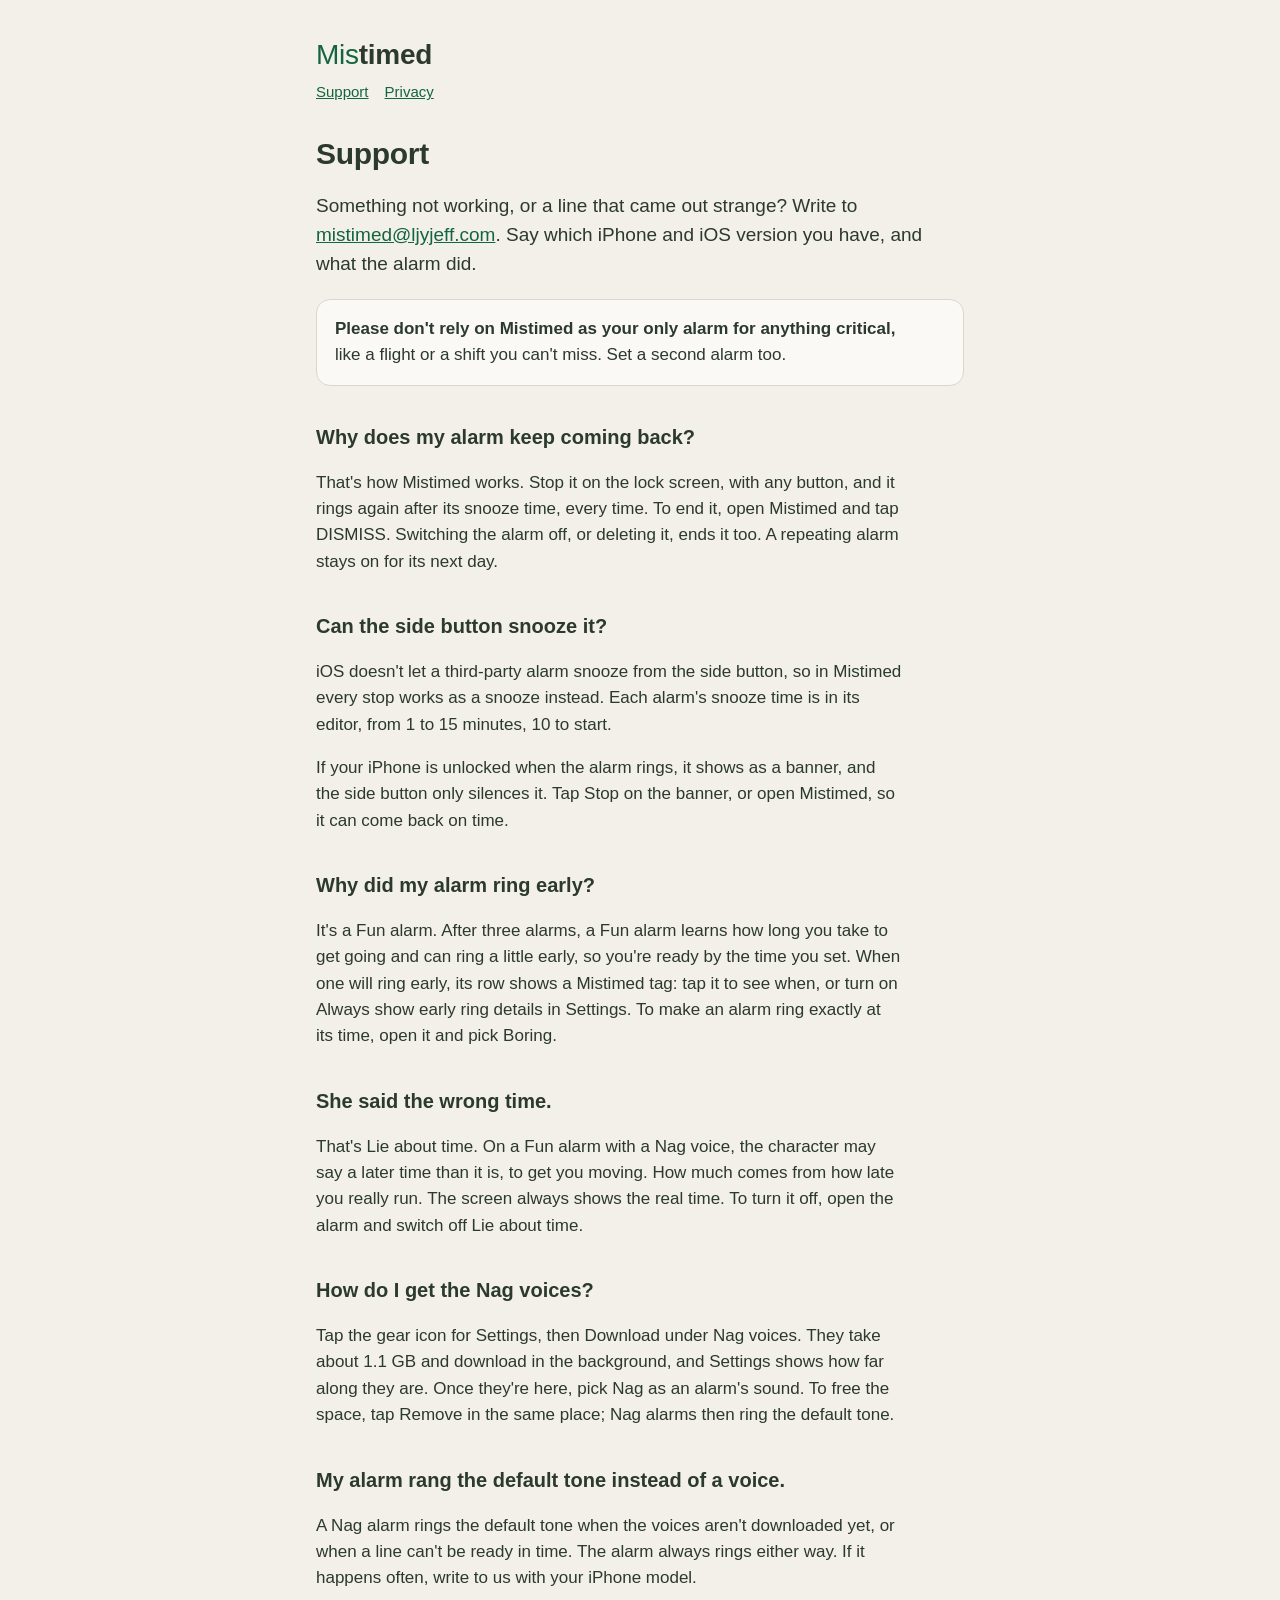
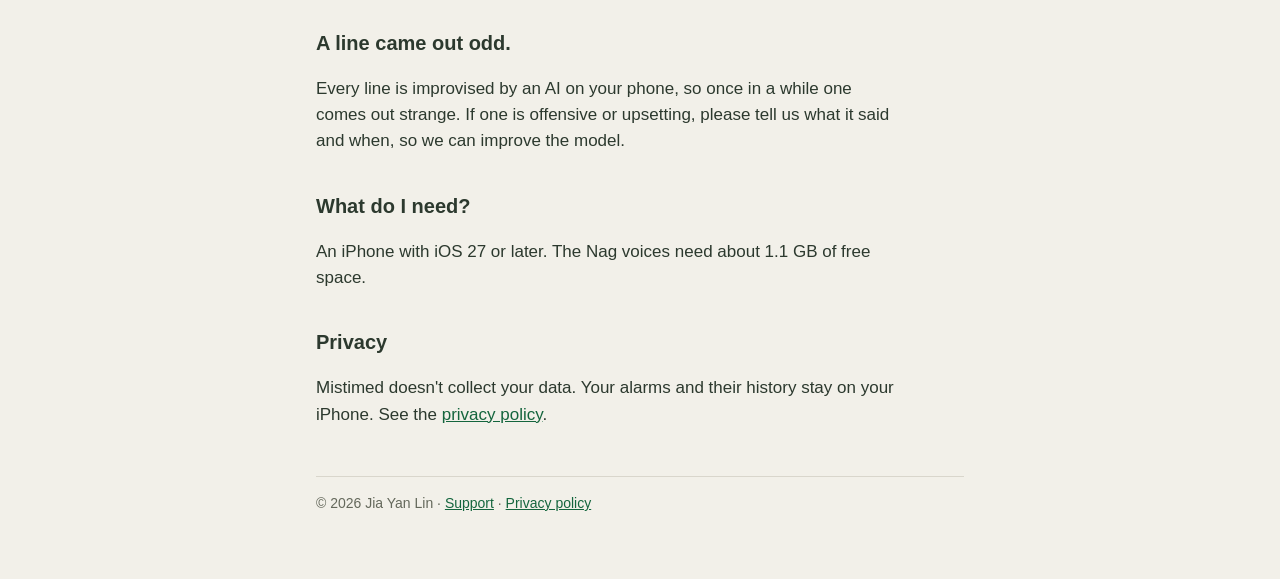
==== support.html @ e326eb6f "ljyjeff.com: coming-soon landing page, Mistimed privacy and support pages Moved from the Earlier rep" ====
<!doctype html>
<html lang="en">
<head>
<meta charset="utf-8">
<meta name="viewport" content="width=device-width, initial-scale=1">
<title>Mistimed support</title>
<meta name="description" content="How Mistimed's alarms work, the Nag voices, Lie about time, and how to get in touch.">
<link rel="stylesheet" href="style.css">
</head>
<body>
<main>
  <header>
    <a class="wordmark" href="./"><span class="mis">Mis</span>timed</a>
    <nav><a href="support.html">Support</a><a href="privacy.html">Privacy</a></nav>
  </header>

  <h1>Support</h1>
  <p class="lead">Something not working, or a line that came out strange? Write to <a href="mailto:mistimed@ljyjeff.com">mistimed@ljyjeff.com</a>. Say which iPhone and iOS version you have, and what the alarm did.</p>

  <div class="card">
    <p><strong>Please don't rely on Mistimed as your only alarm for anything critical,</strong> like a flight or a shift you can't miss. Set a second alarm too.</p>
  </div>

  <h2>Why does my alarm keep coming back?</h2>
  <p>That's how Mistimed works. Stop it on the lock screen, with any button, and it rings again after its snooze time, every time. To end it, open Mistimed and tap DISMISS. Switching the alarm off, or deleting it, ends it too. A repeating alarm stays on for its next day.</p>

  <h2>Can the side button snooze it?</h2>
  <p>iOS doesn't let a third-party alarm snooze from the side button, so in Mistimed every stop works as a snooze instead. Each alarm's snooze time is in its editor, from 1 to 15 minutes, 10 to start.</p>
  <p>If your iPhone is unlocked when the alarm rings, it shows as a banner, and the side button only silences it. Tap Stop on the banner, or open Mistimed, so it can come back on time.</p>

  <h2>Why did my alarm ring early?</h2>
  <p>It's a Fun alarm. After three alarms, a Fun alarm learns how long you take to get going and can ring a little early, so you're ready by the time you set. When one will ring early, its row shows a Mistimed tag: tap it to see when, or turn on Always show early ring details in Settings. To make an alarm ring exactly at its time, open it and pick Boring.</p>

  <h2>She said the wrong time.</h2>
  <p>That's Lie about time. On a Fun alarm with a Nag voice, the character may say a later time than it is, to get you moving. How much comes from how late you really run. The screen always shows the real time. To turn it off, open the alarm and switch off Lie about time.</p>

  <h2>How do I get the Nag voices?</h2>
  <p>Tap the gear icon for Settings, then Download under Nag voices. They take about 1.1 GB and download in the background, and Settings shows how far along they are. Once they're here, pick Nag as an alarm's sound. To free the space, tap Remove in the same place; Nag alarms then ring the default tone.</p>

  <h2>My alarm rang the default tone instead of a voice.</h2>
  <p>A Nag alarm rings the default tone when the voices aren't downloaded yet, or when a line can't be ready in time. The alarm always rings either way. If it happens often, write to us with your iPhone model.</p>

  <h2>A line came out odd.</h2>
  <p>Every line is improvised by an AI on your phone, so once in a while one comes out strange. If one is offensive or upsetting, please tell us what it said and when, so we can improve the model.</p>

  <h2>What do I need?</h2>
  <p>An iPhone with iOS 27 or later. The Nag voices need about 1.1 GB of free space.</p>

  <h2>Privacy</h2>
  <p>Mistimed doesn't collect your data. Your alarms and their history stay on your iPhone. See the <a href="privacy.html">privacy policy</a>.</p>

  <footer>&copy; 2026 Jia Yan Lin &middot; <a href="support.html">Support</a> &middot; <a href="privacy.html">Privacy policy</a></footer>
</main>
</body>
</html>
---- style.css ----
/* Mistimed public pages (privacy policy, support). Colours from
   specs/design/tokens.json: the light and dark roles. */
:root {
  --bg: #F2F0E9;
  --ink: #2C392E;
  --ink-2: #64685B;
  --accent: #14653D;
  --rule: #D9D6CC;
  --card: #FAF9F5;
  color-scheme: light dark;
}
@media (prefers-color-scheme: dark) {
  :root {
    --bg: #222823;
    --ink: #D3D1C8;
    --ink-2: #A5A69A;
    --accent: #69BF8C;
    --rule: #3A423B;
    --card: #2A312B;
  }
}
* { box-sizing: border-box; }
html { -webkit-text-size-adjust: 100%; }
body {
  margin: 0;
  background: var(--bg);
  color: var(--ink);
  font: 17px/1.55 -apple-system, BlinkMacSystemFont, "SF Pro Text", "Helvetica Neue", Arial, sans-serif;
}
main {
  max-width: 680px;
  margin: 0 auto;
  padding: 40px 16px 64px;
}
header { margin-bottom: 32px; }
.wordmark {
  font: 700 28px/1.1 -apple-system, BlinkMacSystemFont, "SF Pro Display", "Helvetica Neue", Arial, sans-serif;
  letter-spacing: -0.01em;
  color: var(--ink);
  text-decoration: none;
}
.wordmark .mis { color: var(--accent); font-weight: 500; }
nav { margin-top: 8px; font-size: 15px; }
nav a { margin-right: 16px; }
h1 { font-size: 30px; line-height: 1.2; margin: 0 0 8px; letter-spacing: -0.01em; }
h2 { font-size: 20px; margin: 36px 0 8px; }
p, li { max-width: 62ch; }
ul { padding-left: 1.2em; }
li { margin: 6px 0; }
a { color: var(--accent); }
.meta { color: var(--ink-2); font-size: 15px; margin: 0 0 24px; }
.lead { font-size: 19px; }
.card {
  background: var(--card);
  border: 1px solid var(--rule);
  border-radius: 14px;
  padding: 16px 18px;
  margin: 20px 0;
}
.card p { margin: 0; }
footer {
  margin-top: 48px;
  padding-top: 16px;
  border-top: 1px solid var(--rule);
  color: var(--ink-2);
  font-size: 14px;
}

/* Landing page (index.html): the app's Welcome screen as a web hero.
   Deep green and wake green are fixed, as on the Welcome screen. */
.hero {
  background: #104C2D;
  color: #F2F0E9;
  overflow: hidden;
  position: relative;
}
.hero-inner {
  max-width: 680px;
  margin: 0 auto;
  padding: 32px 16px 40px;
  position: relative;
}
.hero .wordmark { color: #F2F0E9; font-size: 32px; }
.hero .wordmark .mis { color: #7CD69F; font-weight: 400; position: relative; top: 0.06em; }
.pill {
  display: inline-block;
  margin: 28px 0 16px;
  padding: 6px 12px;
  border-radius: 999px;
  background: rgba(124, 214, 159, 0.16);
  color: #7CD69F;
  font-size: 14px;
  font-weight: 600;
  letter-spacing: 0.01em;
}
.hero h1 { font-size: 36px; color: #F2F0E9; max-width: 16ch; }
.hero p.sub { color: #CFE3D6; font-size: 18px; margin: 12px 0 0; max-width: 34ch; }
.scene {
  margin-top: 32px;
  display: flex;
  flex-wrap: wrap;
  align-items: center;
  gap: 20px;
}
.bubble {
  background: #FEE5DC;
  color: #7D3414;
  border-radius: 18px 18px 18px 4px;
  padding: 14px 18px;
  font-size: 19px;
  font-weight: 600;
  max-width: 230px;
}
.bubble small { display: block; font-size: 13px; font-weight: 500; opacity: 0.8; margin-bottom: 4px; }
.clock {
  position: relative;
  width: 168px;
  height: 168px;
  display: grid;
  place-items: center;
  text-align: center;
}
.clock::before {
  content: "";
  position: absolute;
  inset: 0;
  border-radius: 50%;
  background: repeating-radial-gradient(circle, rgba(124, 214, 159, 0.22) 0 1px, transparent 1px 14px);
}
.clock .time {
  position: relative;
  font: 600 52px/1 -apple-system, BlinkMacSystemFont, "SF Pro Display", "Helvetica Neue", Arial, sans-serif;
  font-variant-numeric: tabular-nums;
  color: #F2F0E9;
}
.chip {
  position: relative;
  display: inline-block;
  margin-top: 8px;
  padding: 3px 10px;
  border-radius: 999px;
  background: #7CD69F;
  color: #104C2D;
  font-size: 13px;
  font-weight: 700;
}
.features { list-style: none; padding: 0; margin: 8px 0 0; display: grid; gap: 12px; }
.features li {
  margin: 0;
  max-width: none;
  background: var(--card);
  border: 1px solid var(--rule);
  border-radius: 14px;
  padding: 14px 16px;
}
.features strong { display: block; font-size: 17px; margin-bottom: 2px; }
.features span { color: var(--ink-2); font-size: 16px; }
@media (min-width: 600px) {
  .features { grid-template-columns: 1fr 1fr; }
  .hero h1 { font-size: 44px; }
}
.hero + main { padding-top: 8px; }
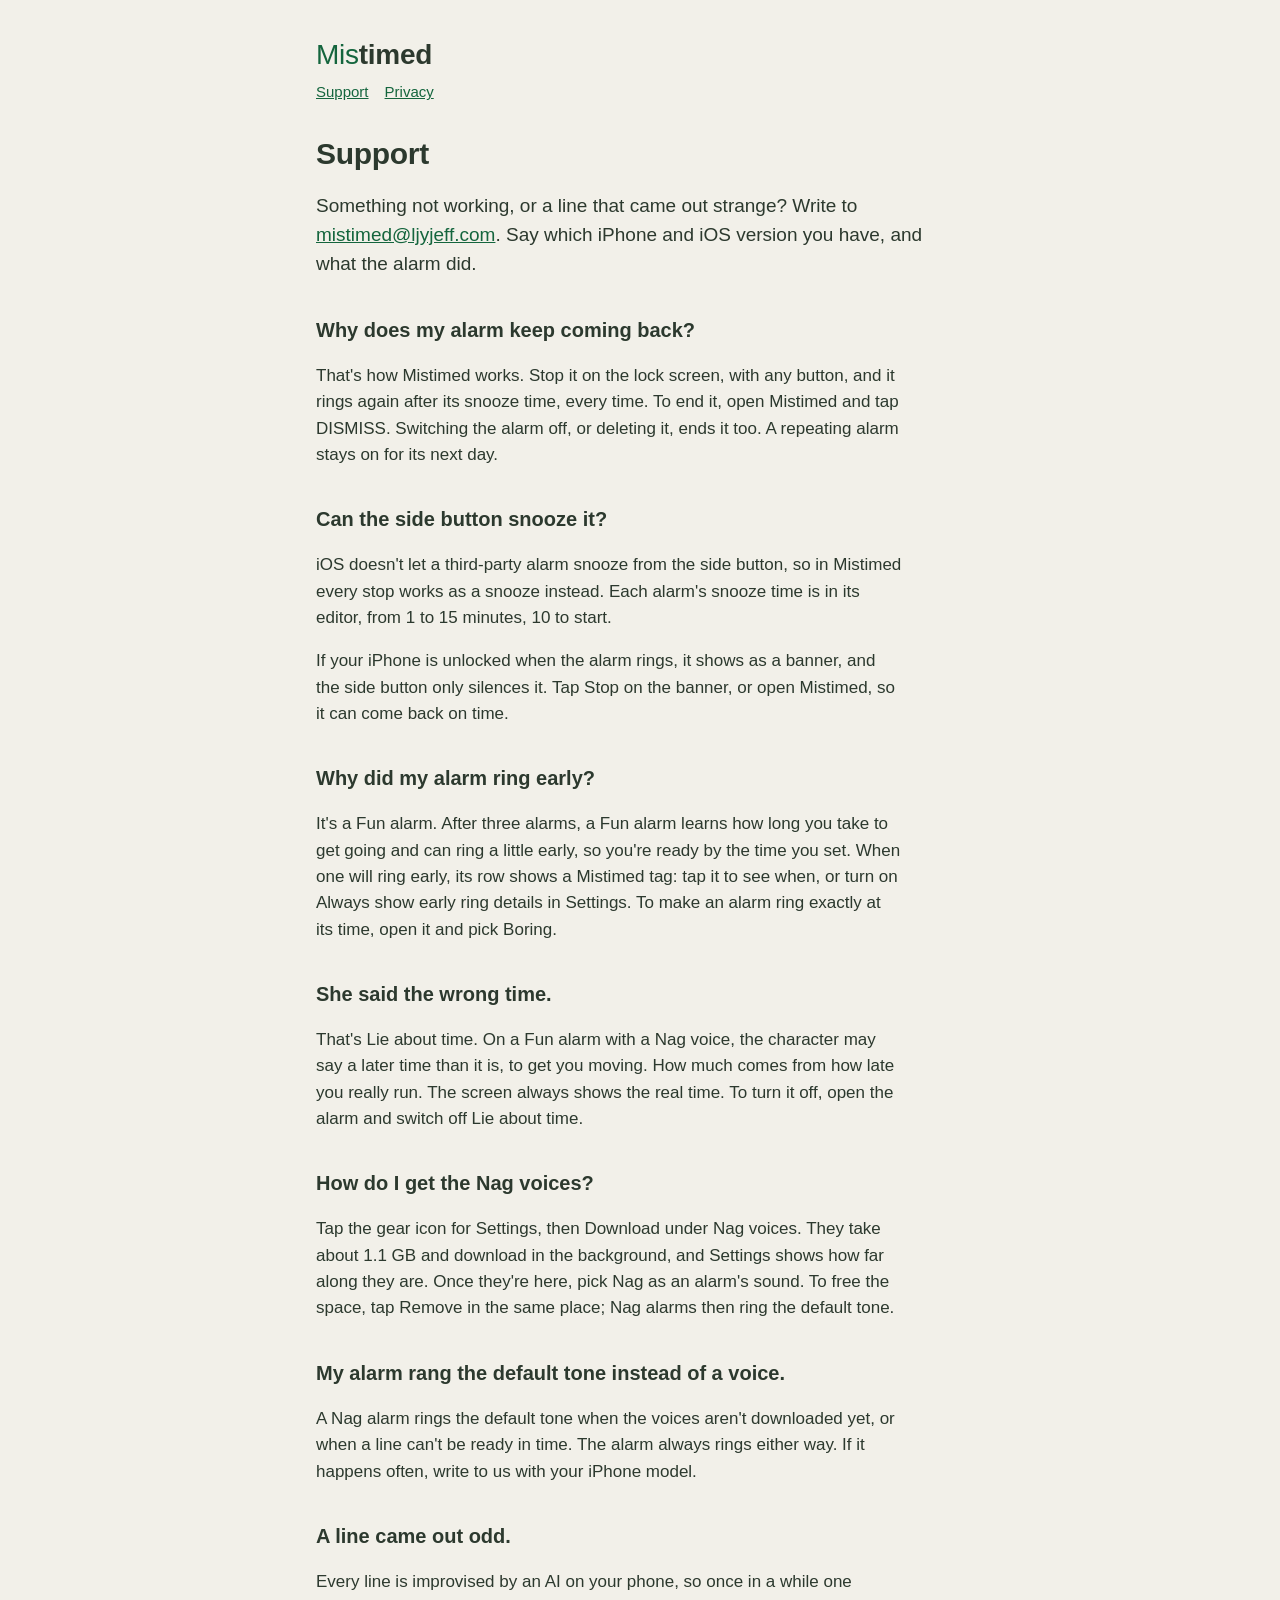
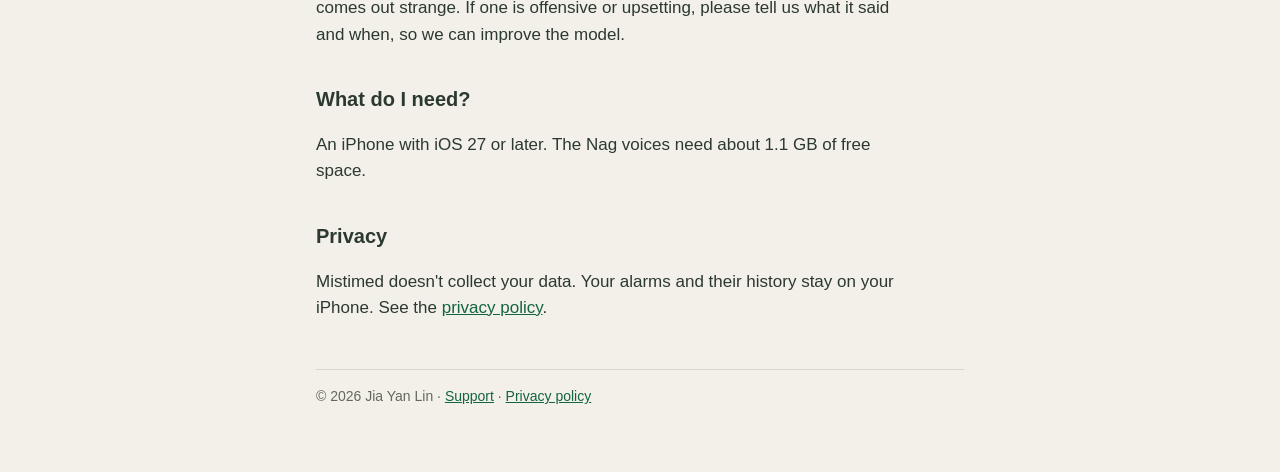
==== commit a75c598a: "Support page: drop the "don't rely on Mistimed" line Not required by App Review, and it works agains" ====
--- a/support.html
+++ b/support.html
@@ -16,10 +16,6 @@
 
   <h1>Support</h1>
   <p class="lead">Something not working, or a line that came out strange? Write to <a href="mailto:mistimed@ljyjeff.com">mistimed@ljyjeff.com</a>. Say which iPhone and iOS version you have, and what the alarm did.</p>
-
-  <div class="card">
-    <p><strong>Please don't rely on Mistimed as your only alarm for anything critical,</strong> like a flight or a shift you can't miss. Set a second alarm too.</p>
-  </div>
 
   <h2>Why does my alarm keep coming back?</h2>
   <p>That's how Mistimed works. Stop it on the lock screen, with any button, and it rings again after its snooze time, every time. To end it, open Mistimed and tap DISMISS. Switching the alarm off, or deleting it, ends it too. A repeating alarm stays on for its next day.</p>
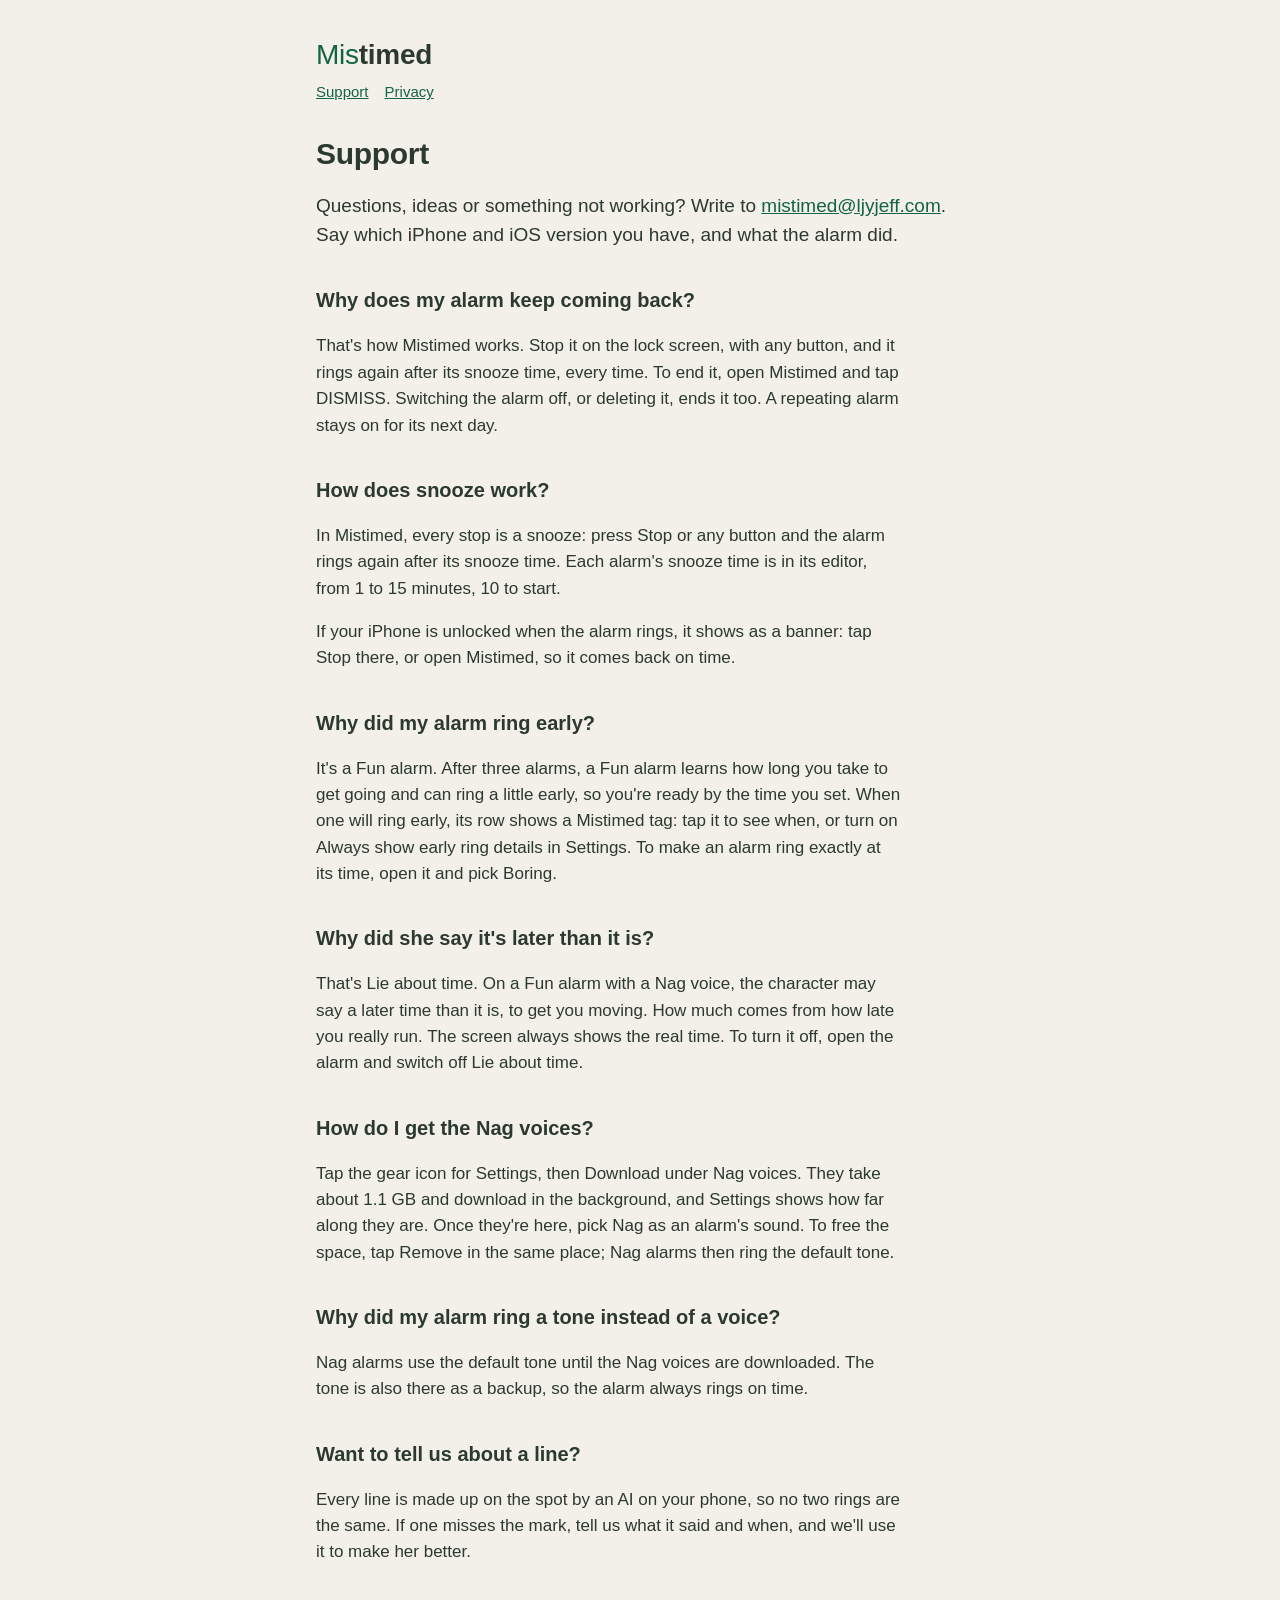
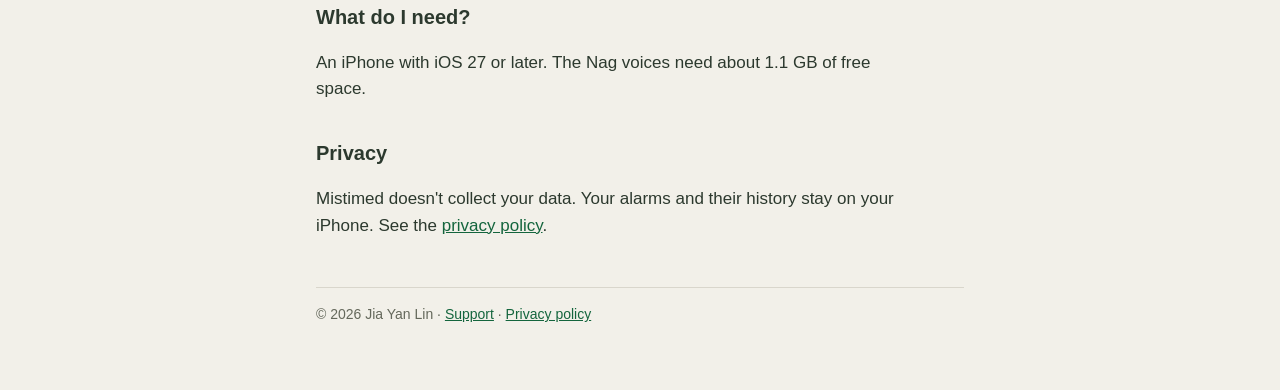
==== commit bb91c018: "Support and privacy pages: clearer, friendlier wording Co-Authored-By: Claude Opus 5.5 <noreply@anth" ====
--- a/support.html
+++ b/support.html
@@ -15,29 +15,29 @@
   </header>
 
   <h1>Support</h1>
-  <p class="lead">Something not working, or a line that came out strange? Write to <a href="mailto:mistimed@ljyjeff.com">mistimed@ljyjeff.com</a>. Say which iPhone and iOS version you have, and what the alarm did.</p>
+  <p class="lead">Questions, ideas or something not working? Write to <a href="mailto:mistimed@ljyjeff.com">mistimed@ljyjeff.com</a>. Say which iPhone and iOS version you have, and what the alarm did.</p>
 
   <h2>Why does my alarm keep coming back?</h2>
   <p>That's how Mistimed works. Stop it on the lock screen, with any button, and it rings again after its snooze time, every time. To end it, open Mistimed and tap DISMISS. Switching the alarm off, or deleting it, ends it too. A repeating alarm stays on for its next day.</p>
 
-  <h2>Can the side button snooze it?</h2>
-  <p>iOS doesn't let a third-party alarm snooze from the side button, so in Mistimed every stop works as a snooze instead. Each alarm's snooze time is in its editor, from 1 to 15 minutes, 10 to start.</p>
-  <p>If your iPhone is unlocked when the alarm rings, it shows as a banner, and the side button only silences it. Tap Stop on the banner, or open Mistimed, so it can come back on time.</p>
+  <h2>How does snooze work?</h2>
+  <p>In Mistimed, every stop is a snooze: press Stop or any button and the alarm rings again after its snooze time. Each alarm's snooze time is in its editor, from 1 to 15 minutes, 10 to start.</p>
+  <p>If your iPhone is unlocked when the alarm rings, it shows as a banner: tap Stop there, or open Mistimed, so it comes back on time.</p>
 
   <h2>Why did my alarm ring early?</h2>
   <p>It's a Fun alarm. After three alarms, a Fun alarm learns how long you take to get going and can ring a little early, so you're ready by the time you set. When one will ring early, its row shows a Mistimed tag: tap it to see when, or turn on Always show early ring details in Settings. To make an alarm ring exactly at its time, open it and pick Boring.</p>
 
-  <h2>She said the wrong time.</h2>
+  <h2>Why did she say it's later than it is?</h2>
   <p>That's Lie about time. On a Fun alarm with a Nag voice, the character may say a later time than it is, to get you moving. How much comes from how late you really run. The screen always shows the real time. To turn it off, open the alarm and switch off Lie about time.</p>
 
   <h2>How do I get the Nag voices?</h2>
   <p>Tap the gear icon for Settings, then Download under Nag voices. They take about 1.1 GB and download in the background, and Settings shows how far along they are. Once they're here, pick Nag as an alarm's sound. To free the space, tap Remove in the same place; Nag alarms then ring the default tone.</p>
 
-  <h2>My alarm rang the default tone instead of a voice.</h2>
-  <p>A Nag alarm rings the default tone when the voices aren't downloaded yet, or when a line can't be ready in time. The alarm always rings either way. If it happens often, write to us with your iPhone model.</p>
+  <h2>Why did my alarm ring a tone instead of a voice?</h2>
+  <p>Nag alarms use the default tone until the Nag voices are downloaded. The tone is also there as a backup, so the alarm always rings on time.</p>
 
-  <h2>A line came out odd.</h2>
-  <p>Every line is improvised by an AI on your phone, so once in a while one comes out strange. If one is offensive or upsetting, please tell us what it said and when, so we can improve the model.</p>
+  <h2>Want to tell us about a line?</h2>
+  <p>Every line is made up on the spot by an AI on your phone, so no two rings are the same. If one misses the mark, tell us what it said and when, and we'll use it to make her better.</p>
 
   <h2>What do I need?</h2>
   <p>An iPhone with iOS 27 or later. The Nag voices need about 1.1 GB of free space.</p>
